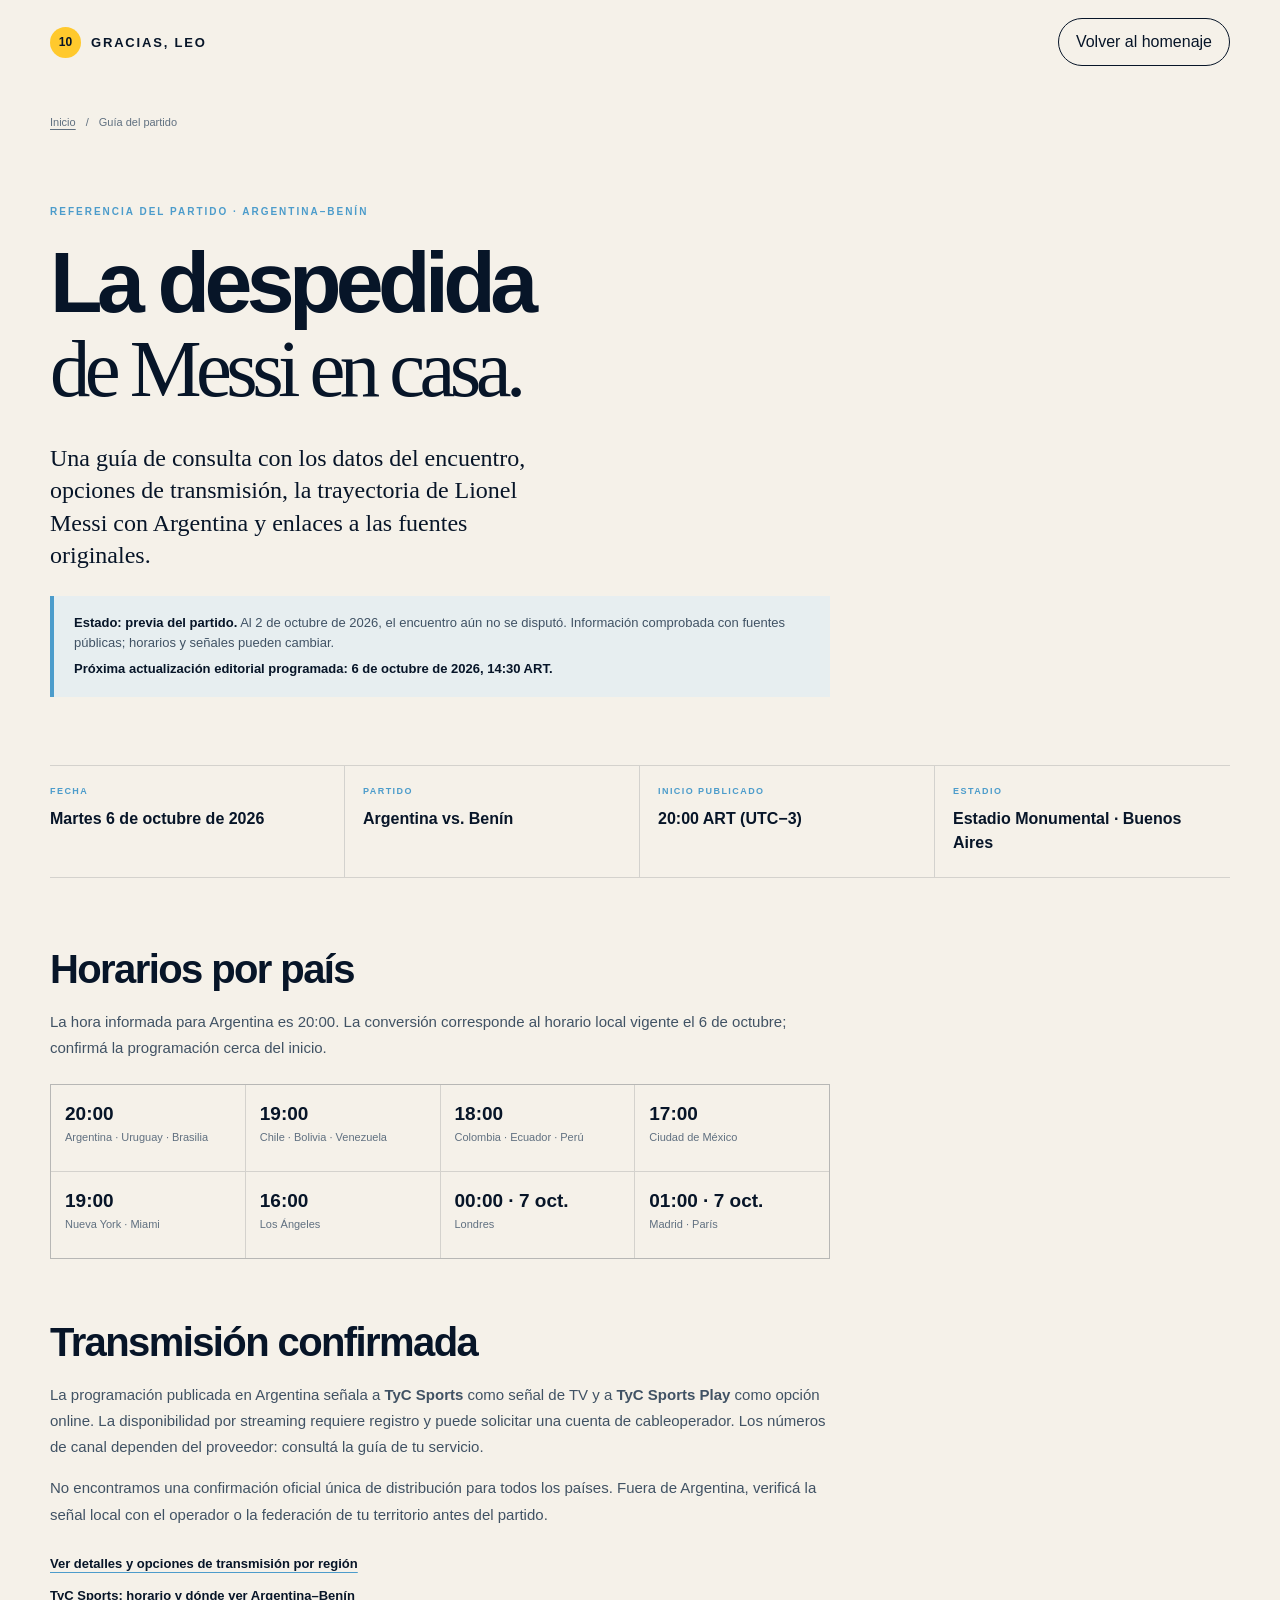
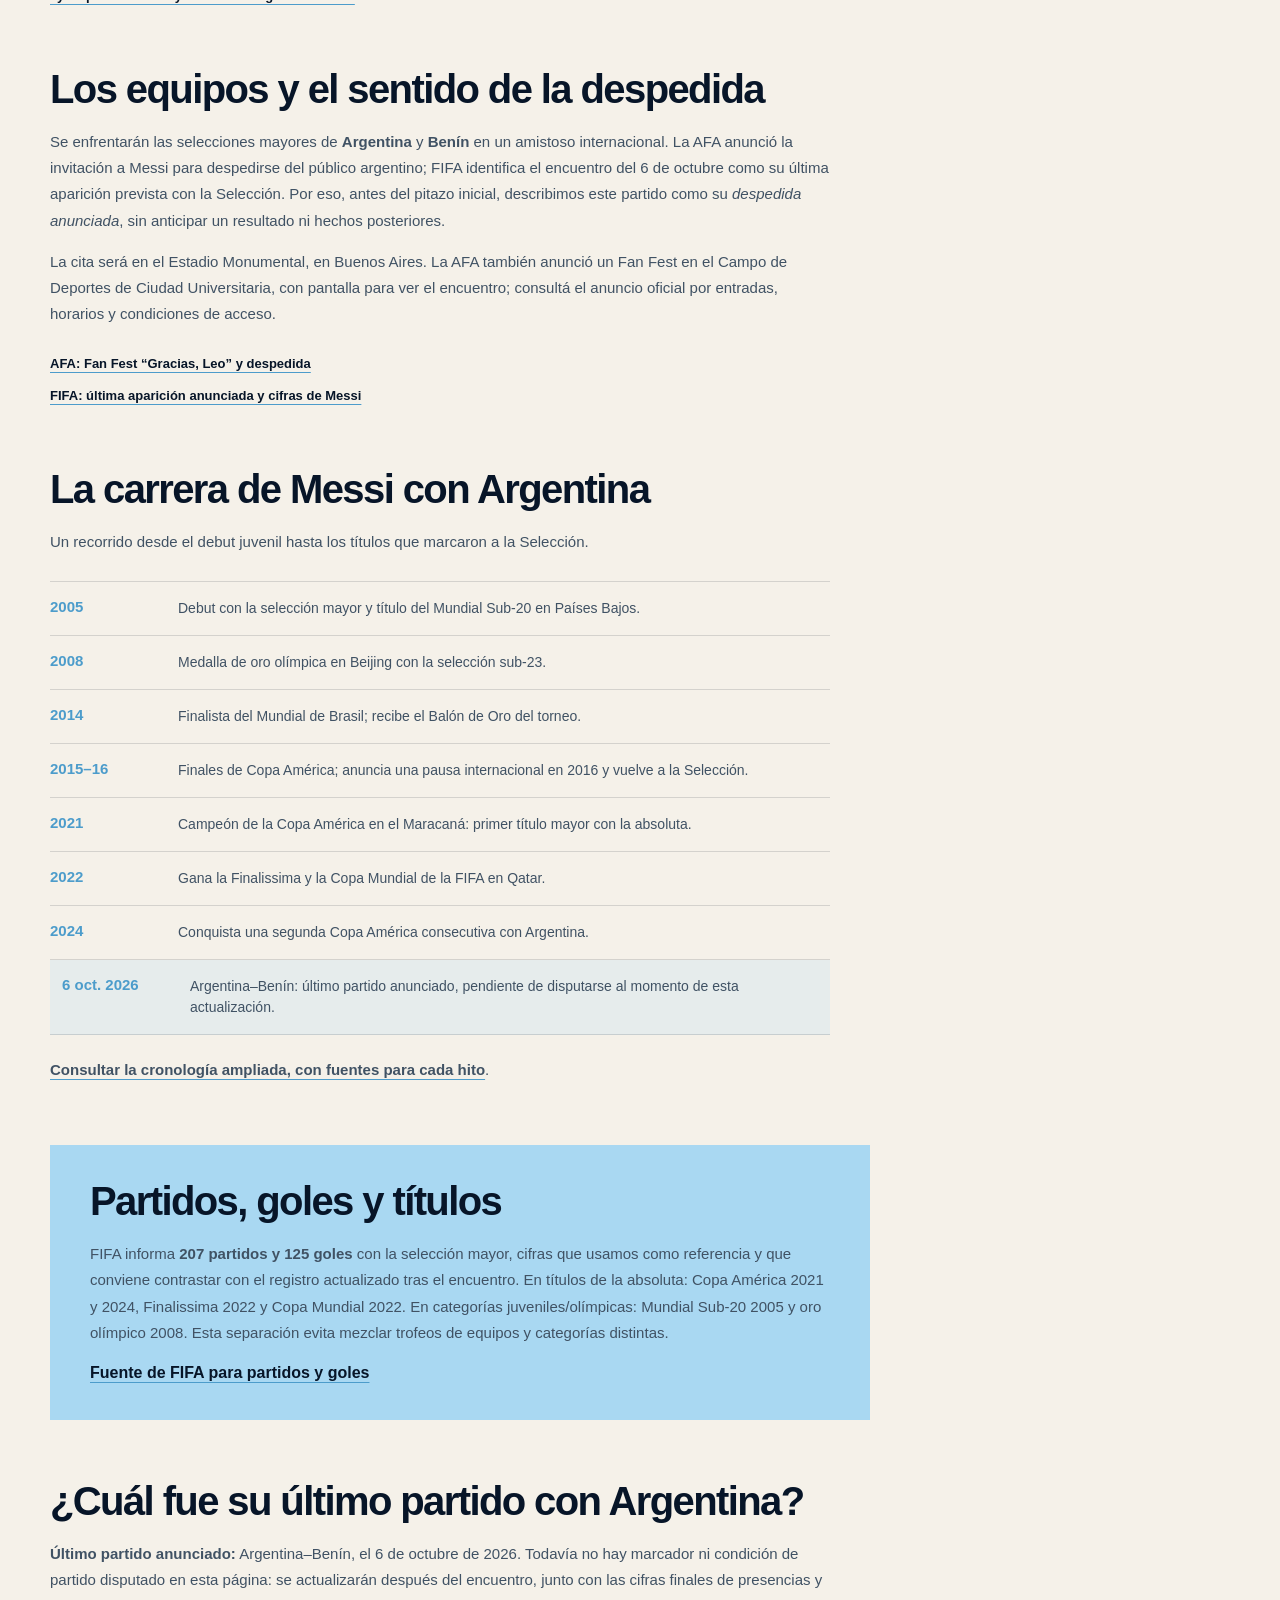
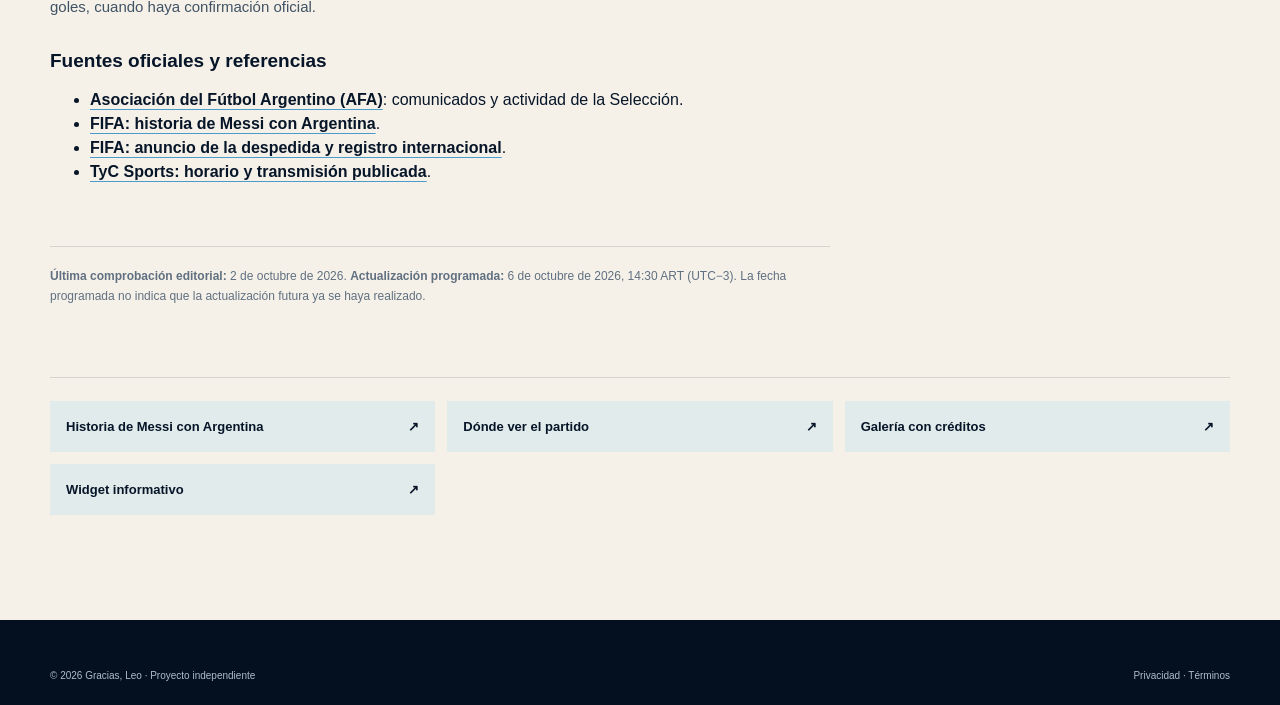
==== despedida/index.html @ fdcf1d42 "Add Messi editorial resources and gallery" ====
<!doctype html>
<html lang="es-AR">
<head>
  <meta charset="utf-8"><meta name="viewport" content="width=device-width, initial-scale=1">
  <title>Argentina vs. Benín: guía completa de la despedida de Messi</title>
  <meta name="description" content="Guía de referencia de Argentina–Benín: fecha, estadio, horarios internacionales, transmisión, trayectoria de Messi con la Selección, cifras y fuentes oficiales.">
  <link rel="canonical" href="https://chaumessi.com.ar/despedida/">
  <meta name="msvalidate.01" content="1D38ACC5B2B203530F2F6F62149A01A7">
  <script async src="https://pagead2.googlesyndication.com/pagead/js/adsbygoogle.js?client=ca-pub-3757808207213705" crossorigin="anonymous"></script>
  <script async src="https://www.googletagmanager.com/gtag/js?id=G-TYYLHGNTWQ"></script><script>window.dataLayer=window.dataLayer||[];function gtag(){dataLayer.push(arguments);}gtag('js',new Date());gtag('config','G-TYYLHGNTWQ');</script>
  <meta property="og:type" content="article"><meta property="og:locale" content="es_AR"><meta property="og:title" content="Argentina vs. Benín: guía completa de la despedida de Messi"><meta property="og:description" content="Datos del partido, horarios, transmisión, trayectoria y fuentes oficiales para seguir la despedida de Leo."><meta property="og:url" content="https://chaumessi.com.ar/despedida/"><meta property="og:image" content="https://commons.wikimedia.org/wiki/Special:FilePath/Lionel%20Messi%20WC2022.jpg">
  <link rel="stylesheet" href="../styles.css">
  <script type="application/ld+json">{"@context":"https://schema.org","@type":"Article","headline":"Argentina vs. Benín: guía completa de la despedida de Messi","inLanguage":"es-AR","mainEntityOfPage":"https://chaumessi.com.ar/despedida/","datePublished":"2026-10-02","dateModified":"2026-10-02","author":{"@type":"Organization","name":"Gracias, Leo"},"publisher":{"@type":"Organization","name":"Gracias, Leo"}}</script>
</head>
<body>
  <header class="site-header"><a class="brand" href="../"><span>10</span> GRACIAS, LEO</a><a class="nav-cta" href="../">Volver al homenaje</a></header>
  <main class="asset-page section-shell">
    <nav class="breadcrumbs" aria-label="Migas de pan"><a href="../">Inicio</a><span>/</span><span>Guía del partido</span></nav>
    <header class="asset-hero"><p class="eyebrow eyebrow-blue">Referencia del partido · Argentina–Benín</p><h1>La despedida<br><em>de Messi en casa.</em></h1><p class="lead">Una guía de consulta con los datos del encuentro, opciones de transmisión, la trayectoria de Lionel Messi con Argentina y enlaces a las fuentes originales.</p>
      <p class="status-banner"><strong>Estado: previa del partido.</strong> Al 2 de octubre de 2026, el encuentro aún no se disputó. Información comprobada con fuentes públicas; horarios y señales pueden cambiar. <span>Próxima actualización editorial programada: 6 de octubre de 2026, 14:30 ART.</span></p>
    </header>
    <section class="fact-grid" aria-label="Ficha del partido">
      <article><span>FECHA</span><strong>Martes 6 de octubre de 2026</strong></article><article><span>PARTIDO</span><strong>Argentina vs. Benín</strong></article><article><span>INICIO PUBLICADO</span><strong>20:00 ART (UTC−3)</strong></article><article><span>ESTADIO</span><strong>Estadio Monumental · Buenos Aires</strong></article>
    </section>
    <section class="asset-copy"><h2>Horarios por país</h2><p>La hora informada para Argentina es 20:00. La conversión corresponde al horario local vigente el 6 de octubre; confirmá la programación cerca del inicio.</p>
      <div class="timezone-grid" aria-label="Hora local del inicio del partido"><div><strong>20:00</strong><span>Argentina · Uruguay · Brasilia</span></div><div><strong>19:00</strong><span>Chile · Bolivia · Venezuela</span></div><div><strong>18:00</strong><span>Colombia · Ecuador · Perú</span></div><div><strong>17:00</strong><span>Ciudad de México</span></div><div><strong>19:00</strong><span>Nueva York · Miami</span></div><div><strong>16:00</strong><span>Los Ángeles</span></div><div><strong>00:00 · 7 oct.</strong><span>Londres</span></div><div><strong>01:00 · 7 oct.</strong><span>Madrid · París</span></div></div>
    </section>
    <section class="asset-copy"><h2>Transmisión confirmada</h2><p>La programación publicada en Argentina señala a <strong>TyC Sports</strong> como señal de TV y a <strong>TyC Sports Play</strong> como opción online. La disponibilidad por streaming requiere registro y puede solicitar una cuenta de cableoperador. Los números de canal dependen del proveedor: consultá la guía de tu servicio.</p><p>No encontramos una confirmación oficial única de distribución para todos los países. Fuera de Argentina, verificá la señal local con el operador o la federación de tu territorio antes del partido.</p><div class="source-links"><a href="../donde-ver/">Ver detalles y opciones de transmisión por región</a><a href="https://www.tycsports.com/seleccion-argentina/cuando-juega-argentina-vs-benin-por-un-amistoso-hora-y-donde-ver-en-vivo-op-id763475.html" target="_blank" rel="noopener noreferrer">TyC Sports: horario y dónde ver Argentina–Benín</a></div></section>
    <section class="asset-copy"><h2>Los equipos y el sentido de la despedida</h2><p>Se enfrentarán las selecciones mayores de <strong>Argentina</strong> y <strong>Benín</strong> en un amistoso internacional. La AFA anunció la invitación a Messi para despedirse del público argentino; FIFA identifica el encuentro del 6 de octubre como su última aparición prevista con la Selección. Por eso, antes del pitazo inicial, describimos este partido como su <em>despedida anunciada</em>, sin anticipar un resultado ni hechos posteriores.</p><p>La cita será en el Estadio Monumental, en Buenos Aires. La AFA también anunció un Fan Fest en el Campo de Deportes de Ciudad Universitaria, con pantalla para ver el encuentro; consultá el anuncio oficial por entradas, horarios y condiciones de acceso.</p><div class="source-links"><a href="https://www.afa.com.ar/es/posts/llega-el-fan-fest-gracias-leo-una-experiencia-unica-para-despedir-a-messi-junto-a-la-seleccion" target="_blank" rel="noopener noreferrer">AFA: Fan Fest “Gracias, Leo” y despedida</a><a href="https://www.fifa.com/en/tournaments/mens/worldcup/articles/lionel-messi-argentina-farewell" target="_blank" rel="noopener noreferrer">FIFA: última aparición anunciada y cifras de Messi</a></div></section>
    <section class="asset-copy"><h2>La carrera de Messi con Argentina</h2><p>Un recorrido desde el debut juvenil hasta los títulos que marcaron a la Selección.</p><ol class="career-mini"><li><strong>2005</strong><span>Debut con la selección mayor y título del Mundial Sub-20 en Países Bajos.</span></li><li><strong>2008</strong><span>Medalla de oro olímpica en Beijing con la selección sub-23.</span></li><li><strong>2014</strong><span>Finalista del Mundial de Brasil; recibe el Balón de Oro del torneo.</span></li><li><strong>2015–16</strong><span>Finales de Copa América; anuncia una pausa internacional en 2016 y vuelve a la Selección.</span></li><li><strong>2021</strong><span>Campeón de la Copa América en el Maracaná: primer título mayor con la absoluta.</span></li><li><strong>2022</strong><span>Gana la Finalissima y la Copa Mundial de la FIFA en Qatar.</span></li><li><strong>2024</strong><span>Conquista una segunda Copa América consecutiva con Argentina.</span></li><li class="career-future"><strong>6 oct. 2026</strong><span>Argentina–Benín: último partido anunciado, pendiente de disputarse al momento de esta actualización.</span></li></ol><p><a href="../historia/">Consultar la cronología ampliada, con fuentes para cada hito</a>.</p></section>
    <section class="region-note"><h2>Partidos, goles y títulos</h2><p>FIFA informa <strong>207 partidos y 125 goles</strong> con la selección mayor, cifras que usamos como referencia y que conviene contrastar con el registro actualizado tras el encuentro. En títulos de la absoluta: Copa América 2021 y 2024, Finalissima 2022 y Copa Mundial 2022. En categorías juveniles/olímpicas: Mundial Sub-20 2005 y oro olímpico 2008. Esta separación evita mezclar trofeos de equipos y categorías distintas.</p><a href="https://www.fifa.com/en/tournaments/mens/worldcup/articles/lionel-messi-argentina-farewell" target="_blank" rel="noopener noreferrer">Fuente de FIFA para partidos y goles</a></section>
    <section class="asset-copy"><h2>¿Cuál fue su último partido con Argentina?</h2><p><strong>Último partido anunciado:</strong> Argentina–Benín, el 6 de octubre de 2026. Todavía no hay marcador ni condición de partido disputado en esta página: se actualizarán después del encuentro, junto con las cifras finales de presencias y goles, cuando haya confirmación oficial.</p><h3>Fuentes oficiales y referencias</h3><ul><li><a href="https://www.afa.com.ar/" target="_blank" rel="noopener noreferrer">Asociación del Fútbol Argentino (AFA)</a>: comunicados y actividad de la Selección.</li><li><a href="https://www.fifa.com/es/articles/historia-lionel-messi-seleccion-argentina-copa-mundial" target="_blank" rel="noopener noreferrer">FIFA: historia de Messi con Argentina</a>.</li><li><a href="https://www.fifa.com/en/tournaments/mens/worldcup/articles/lionel-messi-argentina-farewell" target="_blank" rel="noopener noreferrer">FIFA: anuncio de la despedida y registro internacional</a>.</li><li><a href="https://www.tycsports.com/seleccion-argentina/cuando-juega-argentina-vs-benin-por-un-amistoso-hora-y-donde-ver-en-vivo-op-id763475.html" target="_blank" rel="noopener noreferrer">TyC Sports: horario y transmisión publicada</a>.</li></ul></section>
    <p class="last-updated"><strong>Última comprobación editorial:</strong> 2 de octubre de 2026. <strong>Actualización programada:</strong> 6 de octubre de 2026, 14:30 ART (UTC−3). La fecha programada no indica que la actualización futura ya se haya realizado.</p>
    <nav class="asset-nav" aria-label="Otros recursos"><a href="../historia/">Historia de Messi con Argentina <span>↗</span></a><a href="../donde-ver/">Dónde ver el partido <span>↗</span></a><a href="../galeria/">Galería con créditos <span>↗</span></a><a href="../widget/">Widget informativo <span>↗</span></a></nav>
  </main>
  <footer class="site-footer"><div class="section-shell footer-bottom"><span>© 2026 Gracias, Leo · Proyecto independiente</span><span><a href="../privacidad.html">Privacidad</a> · <a href="../terminos.html">Términos</a></span></div></footer>
</body></html>
---- styles.css ----
:root{--ink:#071528;--blue:#a9d8f2;--blue-strong:#4c9ccb;--cream:#f5f1e9;--yellow:#ffc92d;--muted:#607080;--line:rgba(7,21,40,.14);--serif:Georgia,'Times New Roman',serif;--sans:'DM Sans',Arial,sans-serif;--display:'Space Grotesk',Arial,sans-serif}*{box-sizing:border-box}html{scroll-behavior:smooth}body{margin:0;color:var(--ink);background:var(--cream);font-family:var(--sans);line-height:1.5}a{color:inherit;text-decoration:none}.section-shell{width:min(1180px,calc(100% - 64px));margin:0 auto}.site-header{height:84px;display:flex;align-items:center;justify-content:space-between;padding:0 max(32px,calc((100% - 1180px)/2));background:var(--cream);position:relative;z-index:5}.brand{font:700 13px var(--display);letter-spacing:.14em;display:flex;align-items:center;gap:10px}.brand span{display:grid;place-items:center;background:var(--yellow);width:31px;height:31px;border-radius:50%;font:700 12px var(--display);letter-spacing:0}.site-header nav{display:flex;align-items:center;gap:32px;font-size:13px;font-weight:700}.site-header nav a{opacity:.72}.site-header nav a:hover{opacity:1}.nav-cta{border:1px solid var(--ink);border-radius:100px;padding:11px 17px;opacity:1!important}.hero{min-height:610px;display:grid;grid-template-columns:1fr 1fr;align-items:center;background:var(--ink);color:#fff;position:relative;overflow:hidden}.hero-copy{padding:68px 8% 74px;position:relative;z-index:2}.eyebrow{font:700 10px var(--display);text-transform:uppercase;letter-spacing:.2em;margin:0 0 24px;color:var(--yellow)}.eyebrow-blue{color:var(--blue-strong)}.hero h1,.closing h2{font:600 clamp(54px,6vw,92px)/.93 var(--display);letter-spacing:-.06em;margin:0 0 27px}.hero h1 em,.closing h2 em,h2 em{font:400 .95em var(--serif);letter-spacing:-.06em}.hero-intro{max-width:420px;color:#c6d1dc;font-size:16px;margin:0 0 34px}.button{display:inline-flex;align-items:center;gap:22px;padding:15px 21px;border-radius:100px;font:700 12px var(--display);letter-spacing:.01em;transition:transform .2s}.button:hover{transform:translateY(-2px)}.button-light{background:var(--yellow);color:var(--ink)}.button-dark{background:var(--ink);color:#fff}.button span{font-size:17px;line-height:0}.hero-portrait{height:100%;min-height:610px;position:relative;overflow:hidden;background:#336b8d}.hero-portrait img{width:100%;height:100%;object-fit:cover;object-position:46% center;filter:saturate(.75) contrast(1.06);mix-blend-mode:screen;opacity:.88}.hero-wash{position:absolute;inset:0;background:linear-gradient(90deg,var(--ink) 0%,rgba(7,21,40,.2) 24%,rgba(90,171,210,.08)),linear-gradient(0deg,rgba(7,21,40,.55),transparent 50%);z-index:1}.photo-credit{position:absolute;z-index:2;bottom:14px;right:18px;font-size:9px;color:#d8eaf2;opacity:.75}.hero-stamp{position:absolute;right:45%;bottom:40px;color:var(--yellow);font:700 11px var(--display);letter-spacing:.16em;line-height:1.1;text-align:center;transform:rotate(-11deg);z-index:3}.hero-stamp strong{font-size:64px;letter-spacing:-.12em}.countdown-wrap{background:var(--blue);padding:57px 0 53px}.countdown-inner{display:grid;grid-template-columns:1.1fr 1.5fr;gap:48px;align-items:end}.countdown h2,.story h2,.farewell h2,.watch h2,.gallery h2{font:600 clamp(38px,4.5vw,65px)/.95 var(--display);letter-spacing:-.06em;margin:0}.countdown h2 em,.story h2 em,.farewell h2 em,.watch h2 em,.gallery h2 em{font:400 .95em var(--serif)}.countdown{display:flex;justify-content:space-between;border-bottom:1px solid rgba(7,21,40,.35);padding-bottom:14px}.countdown>div{display:flex;flex-direction:column;min-width:75px}.countdown strong{font:500 clamp(31px,4vw,54px)/1 var(--display);letter-spacing:-.08em}.countdown span{font:700 10px var(--display);text-transform:uppercase;letter-spacing:.13em;margin-top:8px}.countdown-note{grid-column:2;font-size:11px;margin:-30px 0 0;opacity:.72}.section-pad{padding:120px 0}.story{display:grid;grid-template-columns:1fr 1fr;gap:16%;align-items:start}.story-body{padding-top:35px}.lead{font:400 24px/1.25 var(--serif);margin:0 0 24px;max-width:520px}.story-body>p:not(.lead){max-width:460px;color:var(--muted);font-size:15px}.text-link{display:inline-flex;gap:16px;align-items:center;margin-top:24px;padding-bottom:8px;border-bottom:1px solid var(--ink);font-size:12px;font-weight:700}.moments{display:grid;grid-template-columns:1.15fr .85fr 1fr;gap:14px;padding-bottom:120px}.moment-card{min-height:465px;position:relative;overflow:hidden;padding:28px;color:#fff;background:var(--ink)}.moment-large{display:flex;flex-direction:column;justify-content:flex-end;background:#6a9ec0}.moment-number{position:absolute;right:25px;top:24px;font:500 12px var(--display);letter-spacing:.12em;color:var(--yellow)}.moment-image{position:absolute;inset:0;background-size:cover;background-position:center;opacity:.63}.image-copa{background-image:linear-gradient(0deg,rgba(7,21,40,.9),transparent 70%),url('https://commons.wikimedia.org/wiki/Special:FilePath/Lionel%20Messi%20WC2022.jpg')}.image-world{background-image:linear-gradient(0deg,rgba(7,21,40,.95),rgba(7,21,40,.05) 75%),url('https://images.unsplash.com/photo-1579952363873-27f3bade9f55?auto=format&fit=crop&w=900&q=80')}.moment-content{position:relative;z-index:1}.moment-content h3{font:500 30px/.98 var(--display);letter-spacing:-.05em;max-width:300px;margin:0 0 14px}.moment-content p:last-child{font-size:13px;max-width:280px;color:#d9e4ec}.moment-blue{background:var(--blue-strong);display:flex;flex-direction:column;justify-content:flex-end}.moment-blue .eyebrow{color:var(--ink)}.moment-world{display:flex;flex-direction:column;justify-content:flex-end}.farewell{display:grid;grid-template-columns:1fr .75fr;gap:13%;align-items:center;padding:120px 0;background:var(--cream)}.farewell-copy .lead{margin-top:25px}.match-meta{display:grid;gap:14px;margin-top:31px;border-top:1px solid var(--line);padding-top:18px;max-width:480px}.match-meta div{display:flex;justify-content:space-between;gap:24px;font-size:12px}.match-meta span{color:var(--muted)}.match-meta strong{text-align:right}.ticket-card{background:var(--yellow);padding:34px;min-height:360px;display:flex;flex-direction:column;justify-content:space-between;position:relative}.ticket-label{font:700 10px var(--display);letter-spacing:.2em}.ticket-teams{display:flex;justify-content:space-between;align-items:center;margin:20px 0;font:700 48px var(--display);letter-spacing:-.08em}.ticket-teams span{font:500 12px var(--display);letter-spacing:.1em}.ticket-line{border-top:1px dashed var(--ink);opacity:.55}.ticket-card p{font:400 24px/1.05 var(--serif);margin:18px 0}.ticket-card .button{align-self:flex-start}.watch{background:#e7eef0;padding:105px 0 110px;display:grid;grid-template-columns:.8fr 1.2fr;gap:13%}.watch-heading>p:not(.eyebrow){color:var(--muted);max-width:320px;margin-top:26px;font-size:14px}.watch-list{border-top:1px solid var(--line)}.watch-item{display:grid;grid-template-columns:50px 1fr 20px;align-items:center;gap:17px;border-bottom:1px solid var(--line);padding:20px 0}.watch-item small,.watch-item strong{display:block}.watch-item strong{font:700 16px var(--display)}.watch-item small{font-size:12px;color:var(--muted);margin-top:4px}.watch-item>span:last-child{font-size:17px}.watch-icon{display:grid;place-items:center;border:1px solid var(--ink);border-radius:50%;width:42px;height:42px;font:700 9px var(--display)}.source-note{grid-column:2;color:var(--muted);font-size:10px;margin:25px 0 0}.source-note a{text-decoration:underline}.gallery{background:var(--cream)}.gallery-heading{display:flex;justify-content:space-between;align-items:end;margin-bottom:52px}.gallery-heading h2{font-size:52px}.gallery-grid{display:grid;grid-template-columns:1.15fr .85fr .9fr;grid-template-rows:210px 210px;gap:14px}.gallery-photo{margin:0;position:relative;overflow:hidden;background:#6e96aa}.gallery-photo div{position:absolute;inset:0;background-size:cover;background-position:center;transition:transform .4s}.gallery-photo:hover div{transform:scale(1.04)}.gallery-photo figcaption{position:absolute;bottom:15px;left:17px;color:#fff;font-size:11px;z-index:1;text-shadow:0 1px 5px #000}.photo-1{grid-row:span 2}.photo-1 div{background-image:linear-gradient(0deg,rgba(7,21,40,.62),transparent 60%),url('https://images.unsplash.com/photo-1526232761682-d26e03ac148e?auto=format&fit=crop&w=900&q=80')}.photo-2 div{background-image:linear-gradient(0deg,rgba(7,21,40,.55),transparent 70%),url('https://images.unsplash.com/photo-1461896836934-ffe607ba8211?auto=format&fit=crop&w=900&q=80')}.photo-3{grid-row:span 2}.photo-3 div{background-image:linear-gradient(0deg,rgba(7,21,40,.62),transparent 65%),url('https://images.unsplash.com/photo-1508098682722-e99c43a406b2?auto=format&fit=crop&w=900&q=80')}.photo-4 div{background-image:linear-gradient(0deg,rgba(7,21,40,.55),transparent 70%),url('https://images.unsplash.com/photo-1566577739112-5180d4bf9390?auto=format&fit=crop&w=900&q=80')}.closing{background:var(--ink);color:#fff;text-align:center;padding:125px 20px 140px}.closing-mark{display:inline-grid;place-items:center;border:1px solid var(--yellow);color:var(--yellow);border-radius:50%;width:55px;height:55px;font:700 14px var(--display);margin:0 0 35px}.closing h2{font-size:clamp(50px,7vw,91px);margin-bottom:24px}.closing>p:last-child{color:#aebdca;font-size:13px}.site-footer{background:#04101f;color:#fff;padding:30px 0 22px}.footer-inner,.footer-bottom{display:flex;align-items:center;justify-content:space-between}.footer-inner{padding-bottom:25px;border-bottom:1px solid rgba(255,255,255,.14)}.footer-inner p,.footer-bottom{font-size:10px;color:#aebdca}.footer-links{display:flex;gap:20px;font-size:11px;color:#d5e1ea}.footer-bottom{padding-top:18px}.footer-bottom span:last-child{text-align:right}@media(max-width:850px){.site-header{padding:0 20px}.site-header nav a:not(.nav-cta){display:none}.section-shell{width:min(100% - 40px,600px)}.hero{grid-template-columns:1fr;min-height:720px}.hero-portrait{position:absolute;inset:0;height:100%;min-height:720px;opacity:.7}.hero-copy{align-self:end;padding:65px 28px;z-index:2}.hero-wash{background:linear-gradient(0deg,var(--ink) 10%,rgba(7,21,40,.15) 85%)}.hero-stamp{right:26px;top:40px;bottom:auto}.countdown-inner,.story,.farewell,.watch{grid-template-columns:1fr;gap:40px}.countdown-note,.source-note{grid-column:auto;margin:0}.countdown{gap:10px}.countdown>div{min-width:0}.moments{grid-template-columns:1fr;gap:14px;padding-bottom:75px}.moment-card{min-height:390px}.section-pad{padding:76px 0}.gallery-heading{display:block}.gallery-heading h2{font-size:43px}.gallery-grid{grid-template-columns:1fr 1fr;grid-template-rows:230px 170px 170px}.photo-1{grid-row:span 2}.photo-3{grid-row:span 2}.photo-4{grid-column:span 2}.footer-inner,.footer-bottom{display:block}.footer-inner p{margin:20px 0}.footer-bottom span{display:block;margin-top:8px}.footer-bottom span:last-child{text-align:left}.match-meta div{display:block}.match-meta strong{display:block;text-align:left;margin-top:4px}}
.share-section{display:grid;grid-template-columns:1fr 1.4fr;gap:13%;align-items:center;padding:76px 0 92px;border-top:1px solid var(--line)}.share-section h2{font:600 clamp(38px,4.5vw,65px)/.95 var(--display);letter-spacing:-.06em;margin:0}.share-section h2 em{font:400 .95em var(--serif)}.share-actions{display:flex;flex-wrap:wrap;gap:10px}.share-button{display:inline-flex;align-items:center;gap:9px;border:1px solid var(--ink);border-radius:100px;padding:12px 16px;background:transparent;color:var(--ink);font:700 12px var(--display);cursor:pointer;transition:transform .2s,background .2s,color .2s}.share-button:hover{transform:translateY(-2px);background:var(--ink);color:#fff}.share-button span{font-size:17px;line-height:1}.share-feedback{flex-basis:100%;min-height:18px;margin:5px 0 0;color:var(--muted);font-size:11px}.share-facebook:hover{background:#1877f2;border-color:#1877f2}.share-x:hover{background:#000;border-color:#000}.share-whatsapp:hover{background:#25d366;border-color:#25d366}.share-instagram:hover{background:#c13584;border-color:#c13584}@media(max-width:850px){.share-section{grid-template-columns:1fr;gap:30px;padding:65px 0 75px}}
.moment-photo-credit{position:relative;z-index:2;display:inline-block;color:#fff!important;font-size:10px;text-decoration:underline;text-underline-offset:3px;opacity:.8}
.image-copa{background-image:linear-gradient(0deg,rgba(7,21,40,.9),transparent 70%),url('https://commons.wikimedia.org/wiki/Special:FilePath/USA%20vs%20Argentina%20(Moments%20before%20Messi%20kicked%20a%20goal%20-%20color)%20(cropped).jpg')}
.image-world{background-image:linear-gradient(0deg,rgba(7,21,40,.95),rgba(7,21,40,.05) 75%),url('https://commons.wikimedia.org/wiki/Special:FilePath/Argentina%203-3%20Francia%20-%20Copa%20Mundial%202022%20-%20Messi%20patea%20un%20penal.jpg')}
.timeline-page{padding-top:30px;padding-bottom:110px}.breadcrumbs{display:flex;gap:10px;align-items:center;color:var(--muted);font-size:11px}.breadcrumbs a{text-decoration:underline;text-underline-offset:3px}.timeline-header{max-width:780px;padding:80px 0 62px}.timeline-header h1{font:600 clamp(46px,7vw,86px)/.96 var(--display);letter-spacing:-.065em;margin:0 0 28px}.timeline-header h1 em{font:400 .94em var(--serif)}.timeline-header .lead{font-size:25px}.editorial-note,.timeline-updated{font-size:11px;color:var(--muted)}.timeline-list{list-style:none;padding:0;margin:0 0 90px;max-width:900px}.timeline-entry{display:grid;grid-template-columns:105px 1fr;gap:24px;padding:31px 0;border-top:1px solid var(--line)}.timeline-year{font:600 22px var(--display);color:var(--blue-strong)}.timeline-entry h2,.timeline-sources h2{font:600 clamp(23px,3vw,34px)/1.08 var(--display);letter-spacing:-.04em;margin:0 0 12px}.timeline-entry p,.timeline-sources p{font-size:15px;line-height:1.7;color:#405264;max-width:680px;margin:0 0 13px}.timeline-entry a,.timeline-sources a{font-size:13px;font-weight:700;text-decoration:underline;text-decoration-color:var(--blue-strong);text-underline-offset:4px}.timeline-future{background:rgba(169,216,242,.2);padding:31px 22px;margin-top:10px}.timeline-sources{background:#e7eef0;padding:36px 40px;max-width:900px}.timeline-sources ul{padding-left:20px;display:grid;gap:12px}.timeline-sources li{padding-left:4px}.timeline-back{margin-top:36px}.legal h1{font:600 clamp(38px,5vw,62px)/1 var(--display);letter-spacing:-.05em}.legal h2{font:600 23px var(--display);margin:35px 0 8px}.legal p{max-width:700px;color:#405264;line-height:1.7}
@media(max-width:850px){.timeline-page{padding-top:22px;padding-bottom:75px}.timeline-header{padding:60px 0 42px}.timeline-entry{grid-template-columns:65px 1fr;gap:14px;padding:25px 0}.timeline-year{font-size:17px}.timeline-sources{padding:28px 22px}.timeline-entry p,.timeline-sources p{font-size:14px}}
.asset-page{padding-top:30px;padding-bottom:105px}.asset-hero{max-width:850px;padding:75px 0 55px}.asset-hero h1{font:600 clamp(46px,7vw,86px)/.96 var(--display);letter-spacing:-.065em;margin:0 0 27px}.asset-hero h1 em{font:400 .94em var(--serif)}.asset-hero .lead{font-size:24px;line-height:1.35}.fact-grid{display:grid;grid-template-columns:repeat(4,1fr);border-top:1px solid var(--line);border-bottom:1px solid var(--line);margin:0 0 70px}.fact-grid article{padding:20px 17px 22px 0;border-right:1px solid var(--line)}.fact-grid article+article{padding-left:18px}.fact-grid article:last-child{border:0}.fact-grid span,.resource-grid span{display:block;font:700 9px var(--display);letter-spacing:.16em;color:var(--blue-strong);margin-bottom:11px}.fact-grid strong{font:600 16px/1.3 var(--display)}.asset-copy{max-width:780px;margin:0 0 62px}.asset-copy h2,.region-note h2{font:600 clamp(28px,4vw,40px)/1.05 var(--display);letter-spacing:-.04em;margin:0 0 19px}.asset-copy h3{font:600 19px var(--display);margin:30px 0 6px}.asset-copy p,.region-note p,.event-panel p{font-size:15px;line-height:1.75;color:#405264}.asset-copy a,.region-note>a{font-weight:700;text-decoration:underline;text-decoration-color:var(--blue-strong);text-underline-offset:4px}.source-links{display:grid;gap:13px;margin-top:26px}.source-links a{font-size:13px}.event-panel{background:var(--ink);color:#fff;padding:40px 44px;max-width:820px;margin:0 0 64px}.event-panel .eyebrow{color:var(--yellow)}.event-panel h2{font:600 clamp(30px,4vw,44px)/1 var(--display);letter-spacing:-.04em;margin:0 0 17px}.event-panel h2 em{font:400 .94em var(--serif)}.event-panel p{color:#d1dce5;max-width:650px}.event-panel-light{background:#e7eef0;color:var(--ink)}.event-panel-light p{color:#405264}.event-panel-light .text-link{display:inline-flex;margin-top:10px}.asset-nav{display:grid;grid-template-columns:repeat(3,1fr);gap:12px;border-top:1px solid var(--line);padding-top:23px;margin-top:70px}.asset-nav a{padding:18px 16px;background:rgba(169,216,242,.27);font:600 13px var(--display);display:flex;justify-content:space-between;gap:8px}.asset-nav a:hover{background:var(--blue)}.watch-page-list{max-width:820px;border-top:1px solid var(--line);margin-bottom:65px}.watch-page-item{display:grid;grid-template-columns:55px 1fr;gap:20px;padding:22px 0;border-bottom:1px solid var(--line)}.watch-page-item h2{font:600 21px var(--display);margin:0 0 5px}.watch-page-item p{font-size:14px;color:var(--muted);margin:0 0 8px}.watch-page-item a{font-size:13px;font-weight:700;text-decoration:underline;text-decoration-color:var(--blue-strong);text-underline-offset:4px}.match-summary{border-top:1px solid var(--line);border-bottom:1px solid var(--line);margin:25px 0;padding:8px 0}.match-summary p{display:flex;justify-content:space-between;gap:20px;margin:0;padding:11px 0;font-size:13px}.match-summary span{color:var(--muted)}.match-summary strong{text-align:right}.region-note{background:var(--blue);padding:35px 40px;max-width:820px;margin:0 0 60px}.archive-grid{display:grid;grid-template-columns:1fr 1fr;gap:20px;margin:0 0 60px}.archive-photo{margin:0;background:#fff;display:flex;flex-direction:column}.archive-photo>a{height:350px;background:#d7e1e7;overflow:hidden}.archive-photo img{width:100%;height:100%;object-fit:cover;transition:transform .35s}.archive-photo>a:hover img{transform:scale(1.035)}.archive-photo figcaption{display:grid;gap:7px;padding:17px 18px 20px;font-size:11px;color:var(--muted)}.archive-photo figcaption strong{font:600 15px var(--display);color:var(--ink)}.archive-photo figcaption a{font-weight:700;text-decoration:underline;text-underline-offset:3px;color:var(--ink)}.resource-hub{padding:0 0 115px}.resource-hub h2{font:600 clamp(38px,4.5vw,65px)/.95 var(--display);letter-spacing:-.06em;margin:0 0 35px}.resource-hub h2 em{font:400 .95em var(--serif)}.resource-grid{display:grid;grid-template-columns:1fr 1fr;gap:12px}.resource-grid>a{position:relative;display:block;padding:23px 55px 23px 22px;background:#e7eef0;min-height:134px;transition:background .2s,transform .2s}.resource-grid>a:hover{background:var(--blue);transform:translateY(-2px)}.resource-grid strong,.resource-grid small{display:block}.resource-grid strong{font:600 19px var(--display);margin:3px 0 5px}.resource-grid small{font-size:12px;color:var(--muted)}.resource-grid b{position:absolute;right:20px;top:24px;font-size:18px}.gallery-photo>a{position:absolute;inset:0;display:block}.gallery-photo img{width:100%;height:100%;object-fit:cover;transition:transform .4s}.gallery-photo>a:hover img{transform:scale(1.04)}.gallery-photo figcaption{left:12px;right:12px;z-index:2;bottom:12px;font-size:10px}.gallery-photo figcaption a{color:#fff;text-decoration:underline;text-underline-offset:3px}.gallery-photo:after{content:"";position:absolute;inset:35% 0 0;background:linear-gradient(transparent,rgba(7,21,40,.82));pointer-events:none}.gallery-grid .photo-1{grid-row:span 2}.gallery-grid .photo-3{grid-row:span 2}@media(max-width:850px){.asset-page{padding-top:22px;padding-bottom:75px}.asset-hero{padding:58px 0 38px}.fact-grid{grid-template-columns:1fr 1fr}.fact-grid article{padding:16px 10px 16px 0}.fact-grid article+article{padding-left:12px}.fact-grid article:nth-child(2){border-right:0}.fact-grid article:nth-child(3){padding-left:0;border-top:1px solid var(--line)}.fact-grid article:nth-child(4){border-top:1px solid var(--line)}.event-panel,.region-note{padding:28px 22px}.asset-nav{grid-template-columns:1fr;gap:8px;margin-top:48px}.archive-grid{grid-template-columns:1fr}.archive-photo>a{height:300px}.resource-hub{padding-bottom:75px}.resource-grid{grid-template-columns:1fr}.resource-hub h2{font-size:43px}.match-summary p{display:block}.match-summary strong{display:block;text-align:left;margin-top:4px}}
.status-banner{max-width:780px;background:#e7eef0;border-left:4px solid var(--blue-strong);padding:17px 20px;font-size:13px;line-height:1.6;color:#405264}.status-banner strong{color:var(--ink)}.status-banner span{display:block;margin-top:5px;font-weight:700;color:var(--ink)}.timezone-grid{display:grid;grid-template-columns:repeat(4,1fr);gap:1px;background:var(--line);border:1px solid var(--line);margin-top:22px}.timezone-grid div{background:var(--cream);padding:18px 14px;min-height:86px}.timezone-grid strong,.timezone-grid span{display:block}.timezone-grid strong{font:600 19px var(--display)}.timezone-grid span{font-size:11px;color:var(--muted);margin-top:4px}.career-mini{list-style:none;padding:0;margin:26px 0 22px;border-top:1px solid var(--line);max-width:780px}.career-mini li{display:grid;grid-template-columns:110px 1fr;gap:18px;padding:16px 0;border-bottom:1px solid var(--line);font-size:14px;color:#405264}.career-mini strong{font:700 15px var(--display);color:var(--blue-strong)}.career-future{background:rgba(169,216,242,.2);padding-left:12px!important;padding-right:12px!important}.last-updated{font-size:12px;line-height:1.7;color:var(--muted);border-top:1px solid var(--line);padding-top:19px;max-width:780px}
@media(max-width:850px){.timezone-grid{grid-template-columns:1fr 1fr}.career-mini li{grid-template-columns:78px 1fr;gap:12px}.timezone-grid div{padding:14px 10px}}
.image-finalissima{background-image:linear-gradient(0deg,rgba(7,21,40,.88),rgba(7,21,40,.08) 78%),url('https://commons.wikimedia.org/wiki/Special:FilePath/Argentina%20national%20football%20team%20-%201%20-%202022.jpg');opacity:.7}
.dataset-download{display:grid;grid-template-columns:1fr 1fr;gap:32px;align-items:center;background:var(--blue);padding:34px 38px;margin:0 0 26px}.dataset-download .eyebrow{margin-bottom:12px}.dataset-download h2{font:600 clamp(27px,4vw,39px)/1 var(--display);letter-spacing:-.04em;margin:0 0 10px}.dataset-download p:not(.eyebrow){font-size:14px;max-width:540px;margin:0;color:#405264}.dataset-buttons{display:flex;justify-content:flex-end;flex-wrap:wrap;gap:10px}.data-note{max-width:900px;background:#e7eef0;padding:17px 20px;font-size:13px;line-height:1.65;color:#405264;margin:0 0 30px}.data-note strong{color:var(--ink)}.data-note a{text-decoration:underline;text-underline-offset:3px}.table-tools{display:flex;align-items:center;gap:15px;margin:30px 0 12px;font-size:12px;font-weight:700}.table-tools input{font:400 13px var(--sans);border:1px solid var(--line);border-radius:3px;background:#fff;padding:10px 12px;width:min(340px,55vw)}.table-tools span{margin-left:auto;color:var(--muted);font-weight:400}.data-table-wrap{width:100%;overflow:auto;border-top:1px solid var(--line);margin-bottom:65px}.data-table{border-collapse:collapse;width:100%;min-width:1050px;font-size:12px;text-align:left}.data-table th{font:700 9px var(--display);letter-spacing:.1em;text-transform:uppercase;color:var(--muted);padding:13px 12px;background:#e7eef0;position:sticky;top:0}.data-table td{padding:14px 12px;border-bottom:1px solid var(--line);vertical-align:top;line-height:1.5;max-width:220px}.data-table tr:hover td{background:rgba(169,216,242,.18)}.data-table a{font-weight:700;text-decoration:underline;text-decoration-color:var(--blue-strong);text-underline-offset:3px}.data-table td:first-child{white-space:nowrap}.dataset-download+.data-note{margin-bottom:26px}
+@media(max-width:850px){.dataset-download{grid-template-columns:1fr;padding:27px 22px}.dataset-buttons{justify-content:flex-start}.table-tools{flex-wrap:wrap}.table-tools label{width:100%}.table-tools input{width:100%}.table-tools span{margin-left:0}.data-table{min-width:1000px}}
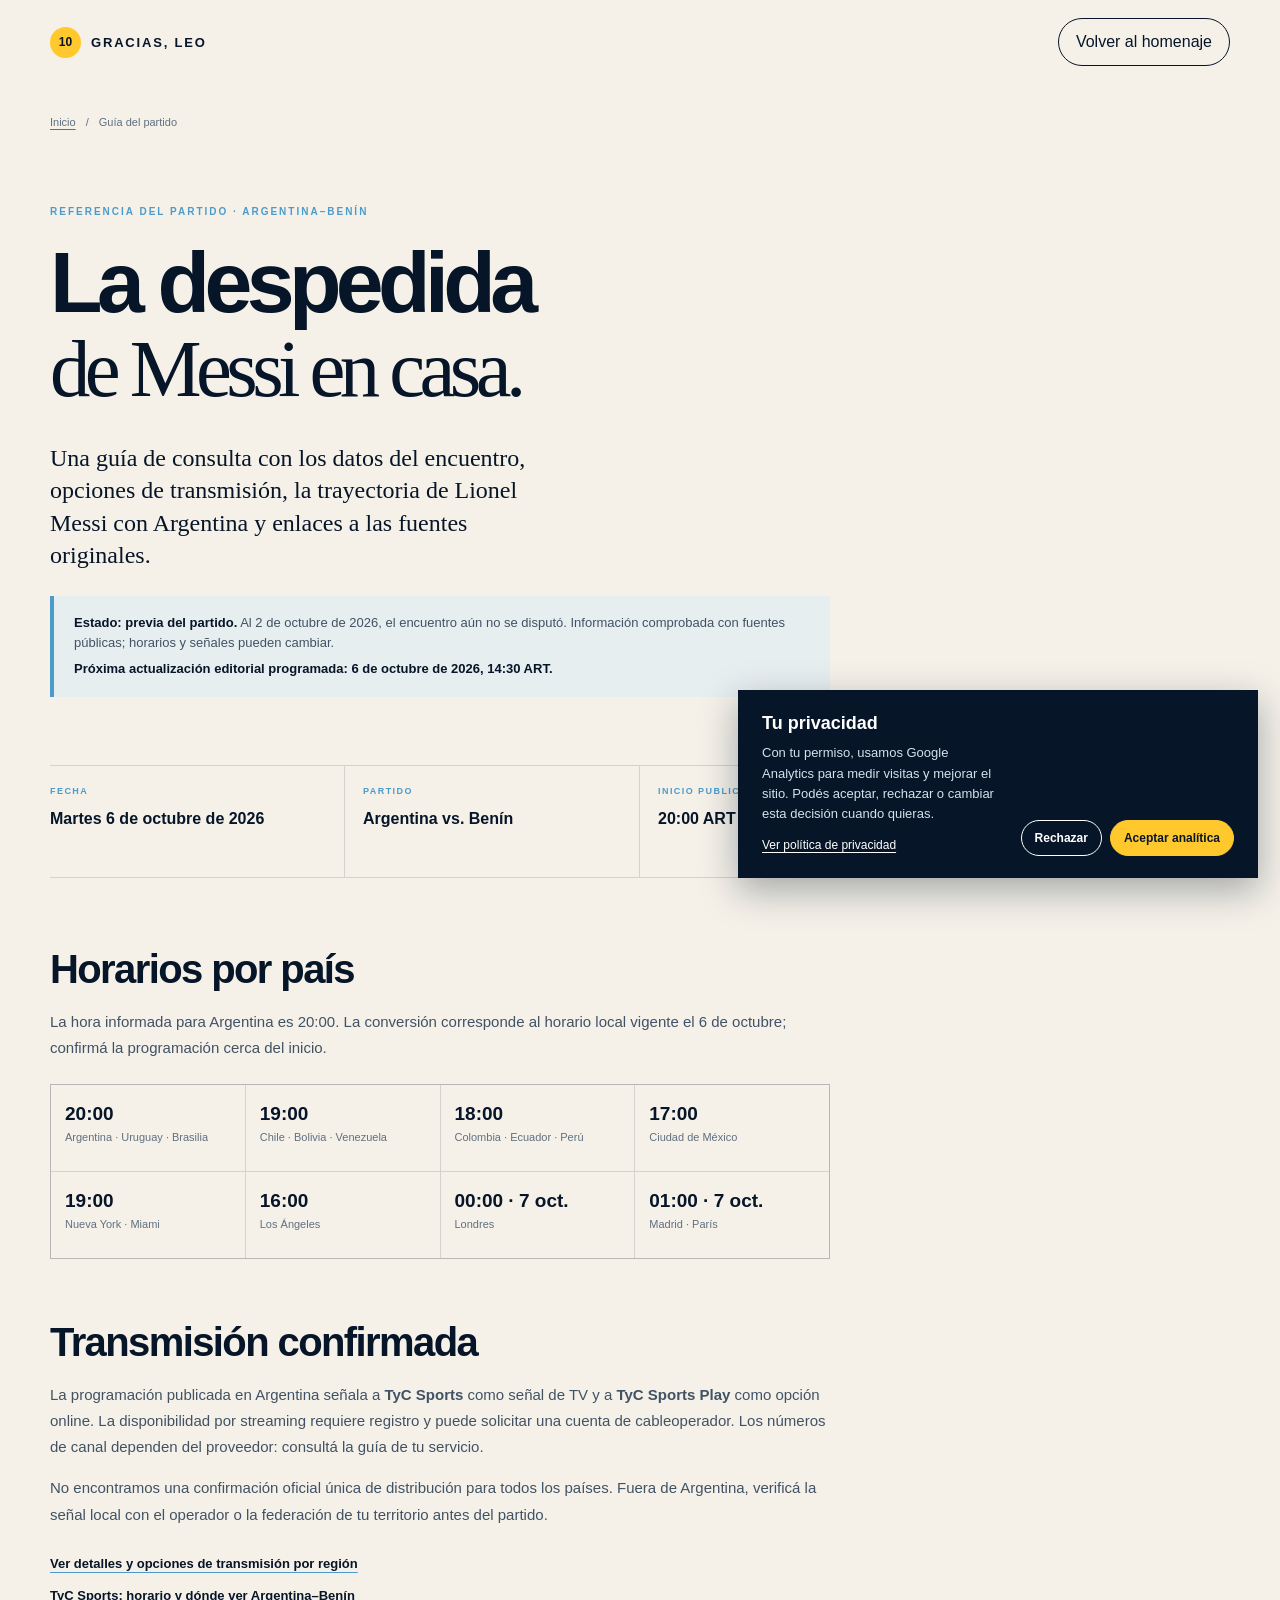
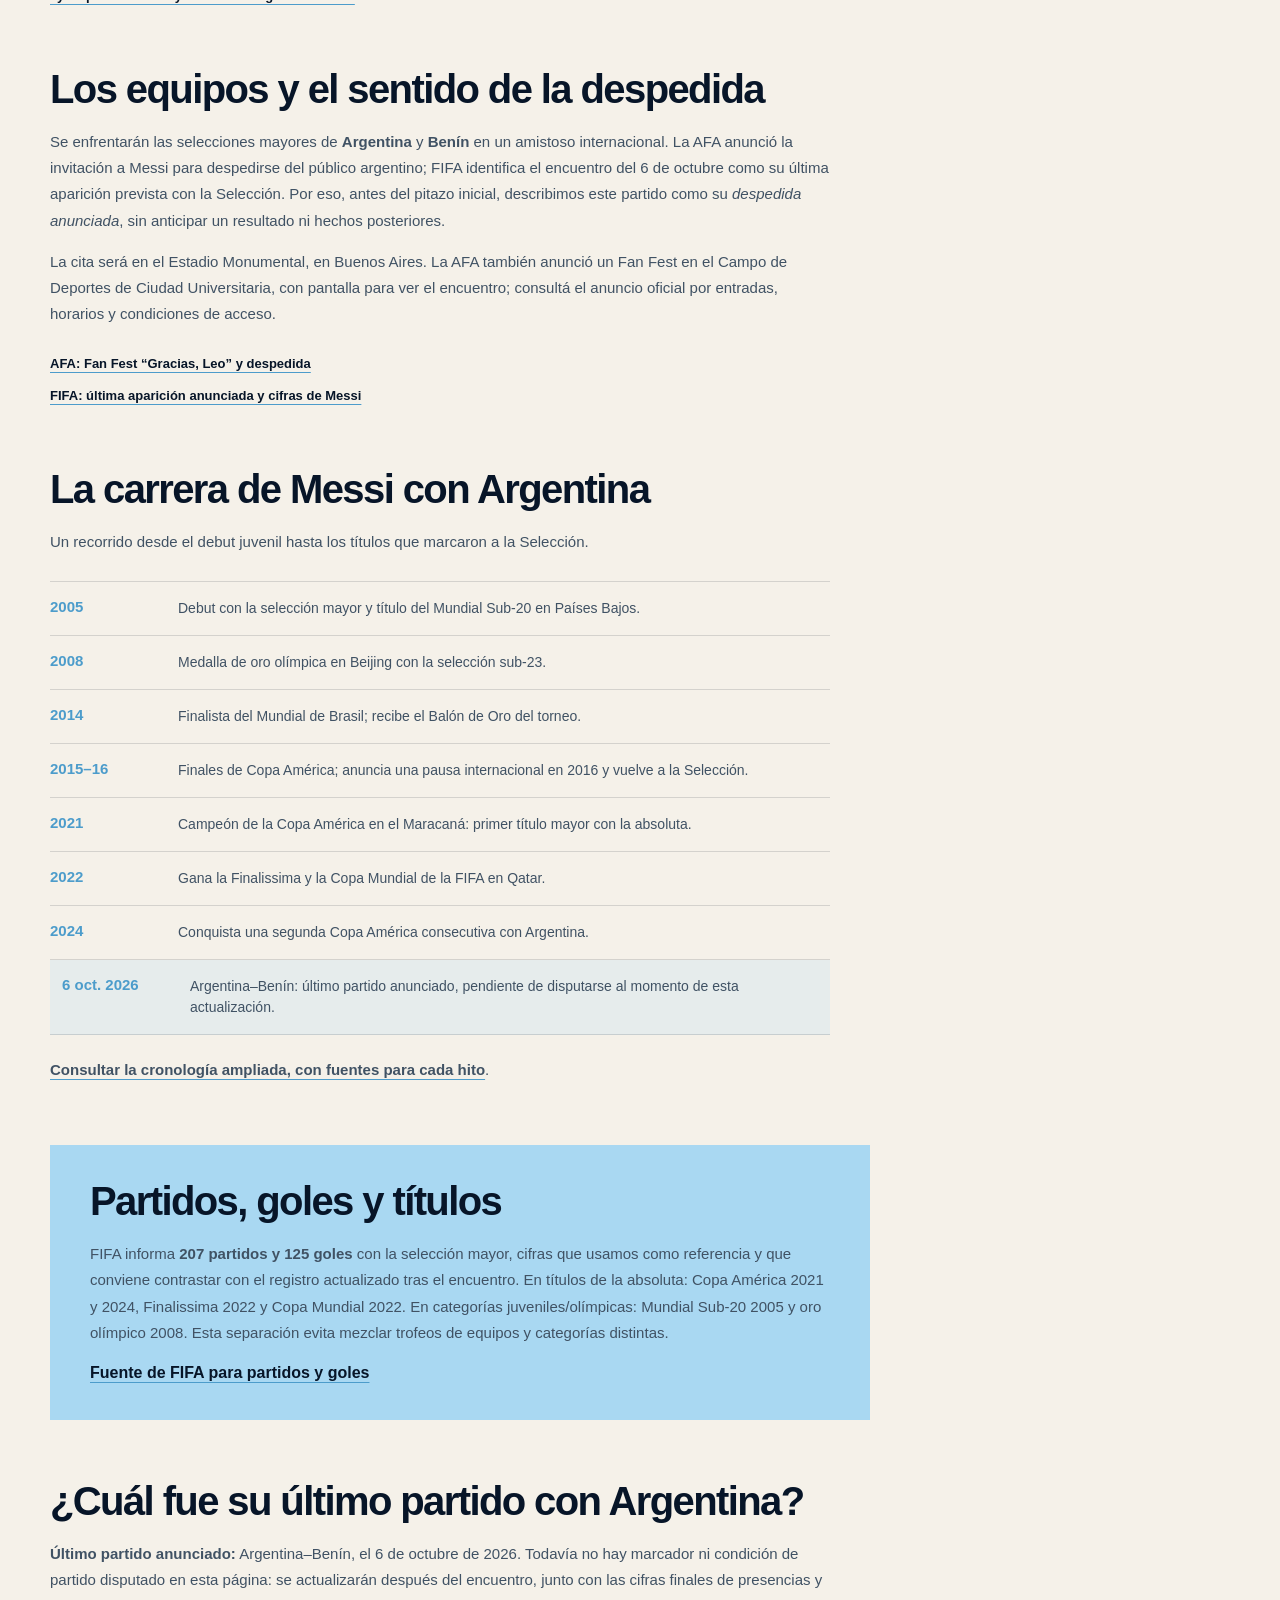
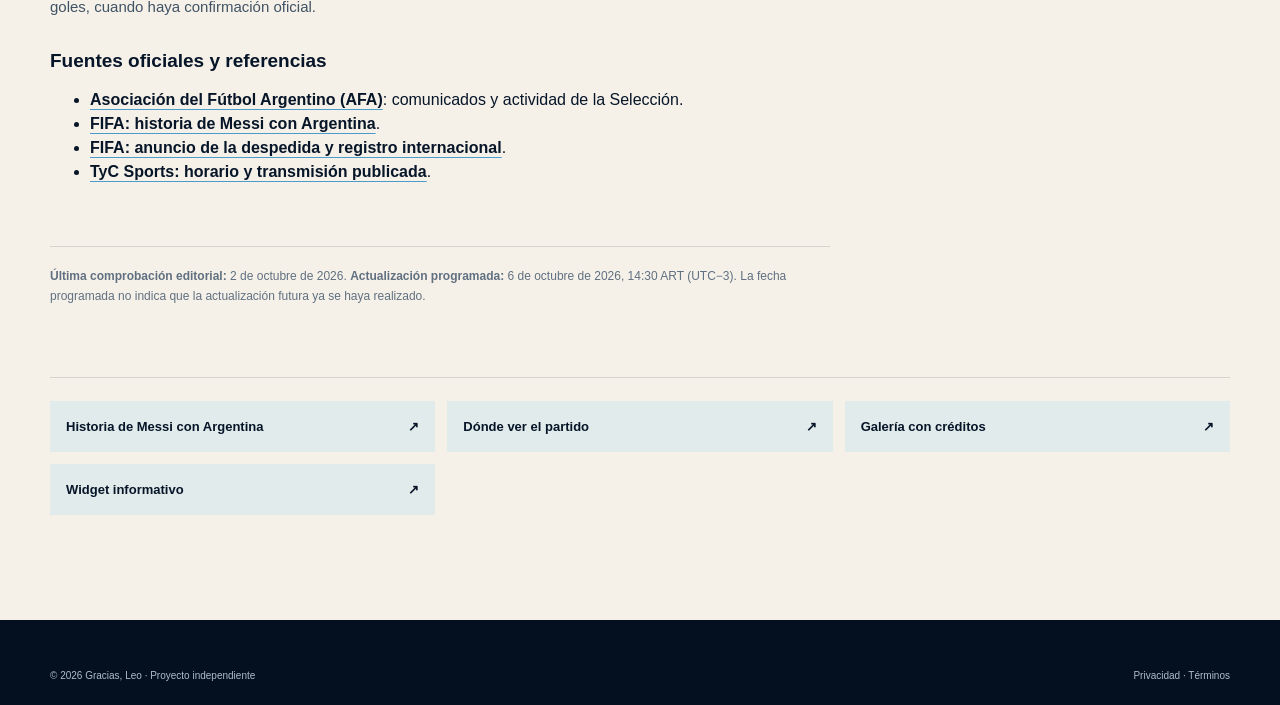
==== commit e2297155: "Comply with Analytics consent." ====
--- a/despedida/index.html
+++ b/despedida/index.html
@@ -7,7 +7,7 @@
   <link rel="canonical" href="https://chaumessi.com.ar/despedida/">
   <meta name="msvalidate.01" content="1D38ACC5B2B203530F2F6F62149A01A7">
   <script async src="https://pagead2.googlesyndication.com/pagead/js/adsbygoogle.js?client=ca-pub-3757808207213705" crossorigin="anonymous"></script>
-  <script async src="https://www.googletagmanager.com/gtag/js?id=G-TYYLHGNTWQ"></script><script>window.dataLayer=window.dataLayer||[];function gtag(){dataLayer.push(arguments);}gtag('js',new Date());gtag('config','G-TYYLHGNTWQ');</script>
+  <script src="../privacy-consent.js" defer></script>
   <meta property="og:type" content="article"><meta property="og:locale" content="es_AR"><meta property="og:title" content="Argentina vs. Benín: guía completa de la despedida de Messi"><meta property="og:description" content="Datos del partido, horarios, transmisión, trayectoria y fuentes oficiales para seguir la despedida de Leo."><meta property="og:url" content="https://chaumessi.com.ar/despedida/"><meta property="og:image" content="https://commons.wikimedia.org/wiki/Special:FilePath/Lionel%20Messi%20WC2022.jpg">
   <link rel="stylesheet" href="../styles.css">
   <script type="application/ld+json">{"@context":"https://schema.org","@type":"Article","headline":"Argentina vs. Benín: guía completa de la despedida de Messi","inLanguage":"es-AR","mainEntityOfPage":"https://chaumessi.com.ar/despedida/","datePublished":"2026-10-02","dateModified":"2026-10-02","author":{"@type":"Organization","name":"Gracias, Leo"},"publisher":{"@type":"Organization","name":"Gracias, Leo"}}</script>
--- a/styles.css
+++ b/styles.css
@@ -9,5 +9,7 @@
 .status-banner{max-width:780px;background:#e7eef0;border-left:4px solid var(--blue-strong);padding:17px 20px;font-size:13px;line-height:1.6;color:#405264}.status-banner strong{color:var(--ink)}.status-banner span{display:block;margin-top:5px;font-weight:700;color:var(--ink)}.timezone-grid{display:grid;grid-template-columns:repeat(4,1fr);gap:1px;background:var(--line);border:1px solid var(--line);margin-top:22px}.timezone-grid div{background:var(--cream);padding:18px 14px;min-height:86px}.timezone-grid strong,.timezone-grid span{display:block}.timezone-grid strong{font:600 19px var(--display)}.timezone-grid span{font-size:11px;color:var(--muted);margin-top:4px}.career-mini{list-style:none;padding:0;margin:26px 0 22px;border-top:1px solid var(--line);max-width:780px}.career-mini li{display:grid;grid-template-columns:110px 1fr;gap:18px;padding:16px 0;border-bottom:1px solid var(--line);font-size:14px;color:#405264}.career-mini strong{font:700 15px var(--display);color:var(--blue-strong)}.career-future{background:rgba(169,216,242,.2);padding-left:12px!important;padding-right:12px!important}.last-updated{font-size:12px;line-height:1.7;color:var(--muted);border-top:1px solid var(--line);padding-top:19px;max-width:780px}
 @media(max-width:850px){.timezone-grid{grid-template-columns:1fr 1fr}.career-mini li{grid-template-columns:78px 1fr;gap:12px}.timezone-grid div{padding:14px 10px}}
 .image-finalissima{background-image:linear-gradient(0deg,rgba(7,21,40,.88),rgba(7,21,40,.08) 78%),url('https://commons.wikimedia.org/wiki/Special:FilePath/Argentina%20national%20football%20team%20-%201%20-%202022.jpg');opacity:.7}
+.privacy-consent{position:fixed;z-index:100;right:22px;bottom:22px;width:min(520px,calc(100% - 44px));display:grid;grid-template-columns:1fr auto;gap:24px;align-items:end;padding:22px 24px;background:#071528;color:#fff;box-shadow:0 12px 35px rgba(7,21,40,.34)}.privacy-consent strong{font:600 18px var(--display)}.privacy-consent p{margin:7px 0 8px;color:#d4e1ea;font-size:13px;line-height:1.55}.privacy-consent a{font-size:12px;text-decoration:underline;text-underline-offset:3px}.privacy-consent-actions{display:flex;flex-wrap:wrap;justify-content:flex-end;gap:8px}.privacy-consent button,.privacy-preferences{border:1px solid currentColor;border-radius:100px;padding:10px 13px;background:transparent;color:inherit;font:700 12px var(--display);cursor:pointer}.privacy-consent button[data-consent="accept"]{border-color:var(--yellow);background:var(--yellow);color:var(--ink)}.privacy-preferences{color:var(--ink)}.privacy-preferences:hover,.privacy-consent button:hover{transform:translateY(-1px)}.privacy-policy code{font:12px monospace;background:#e7eef0;padding:2px 4px}.privacy-policy a{text-decoration:underline;text-underline-offset:3px}
+@media(max-width:650px){.privacy-consent{left:14px;right:14px;bottom:14px;width:auto;grid-template-columns:1fr;gap:14px;padding:19px 18px}.privacy-consent-actions{justify-content:flex-start}}
 .dataset-download{display:grid;grid-template-columns:1fr 1fr;gap:32px;align-items:center;background:var(--blue);padding:34px 38px;margin:0 0 26px}.dataset-download .eyebrow{margin-bottom:12px}.dataset-download h2{font:600 clamp(27px,4vw,39px)/1 var(--display);letter-spacing:-.04em;margin:0 0 10px}.dataset-download p:not(.eyebrow){font-size:14px;max-width:540px;margin:0;color:#405264}.dataset-buttons{display:flex;justify-content:flex-end;flex-wrap:wrap;gap:10px}.data-note{max-width:900px;background:#e7eef0;padding:17px 20px;font-size:13px;line-height:1.65;color:#405264;margin:0 0 30px}.data-note strong{color:var(--ink)}.data-note a{text-decoration:underline;text-underline-offset:3px}.table-tools{display:flex;align-items:center;gap:15px;margin:30px 0 12px;font-size:12px;font-weight:700}.table-tools input{font:400 13px var(--sans);border:1px solid var(--line);border-radius:3px;background:#fff;padding:10px 12px;width:min(340px,55vw)}.table-tools span{margin-left:auto;color:var(--muted);font-weight:400}.data-table-wrap{width:100%;overflow:auto;border-top:1px solid var(--line);margin-bottom:65px}.data-table{border-collapse:collapse;width:100%;min-width:1050px;font-size:12px;text-align:left}.data-table th{font:700 9px var(--display);letter-spacing:.1em;text-transform:uppercase;color:var(--muted);padding:13px 12px;background:#e7eef0;position:sticky;top:0}.data-table td{padding:14px 12px;border-bottom:1px solid var(--line);vertical-align:top;line-height:1.5;max-width:220px}.data-table tr:hover td{background:rgba(169,216,242,.18)}.data-table a{font-weight:700;text-decoration:underline;text-decoration-color:var(--blue-strong);text-underline-offset:3px}.data-table td:first-child{white-space:nowrap}.dataset-download+.data-note{margin-bottom:26px}
 +@media(max-width:850px){.dataset-download{grid-template-columns:1fr;padding:27px 22px}.dataset-buttons{justify-content:flex-start}.table-tools{flex-wrap:wrap}.table-tools label{width:100%}.table-tools input{width:100%}.table-tools span{margin-left:0}.data-table{min-width:1000px}}
